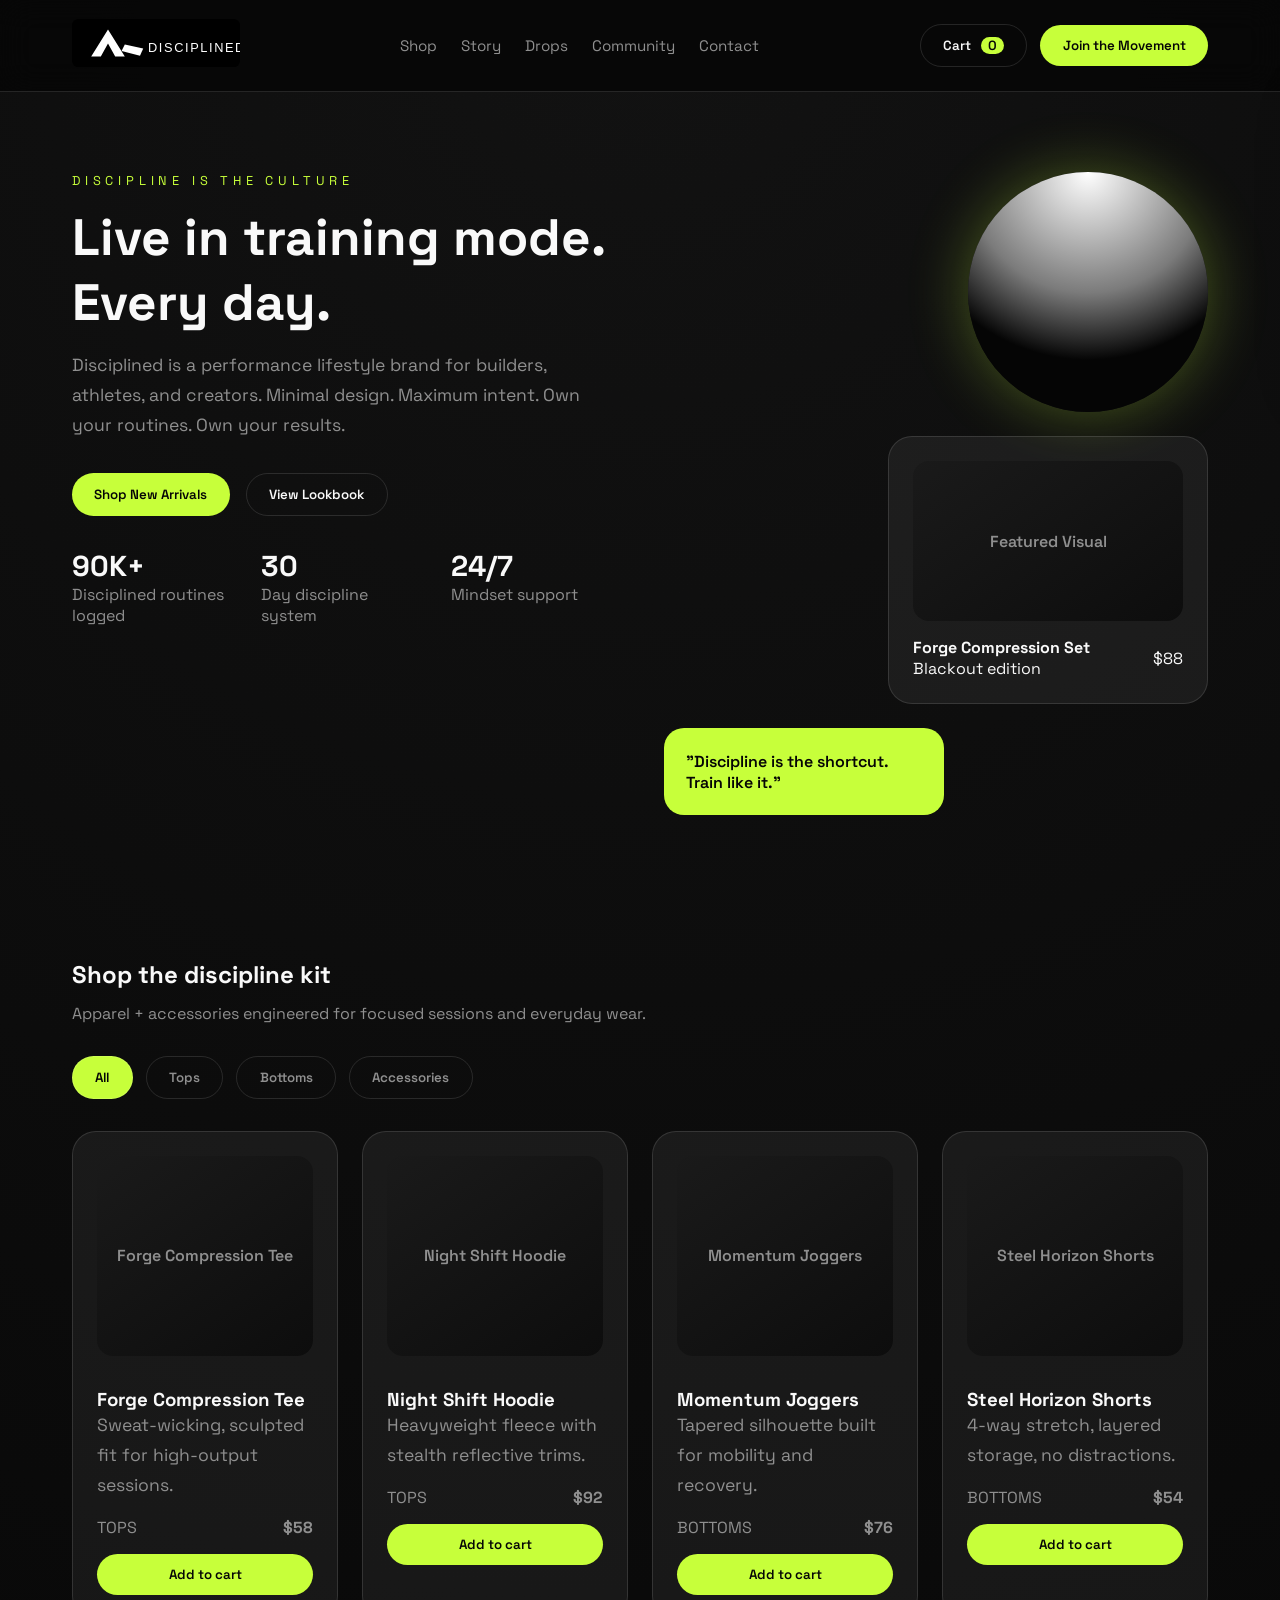
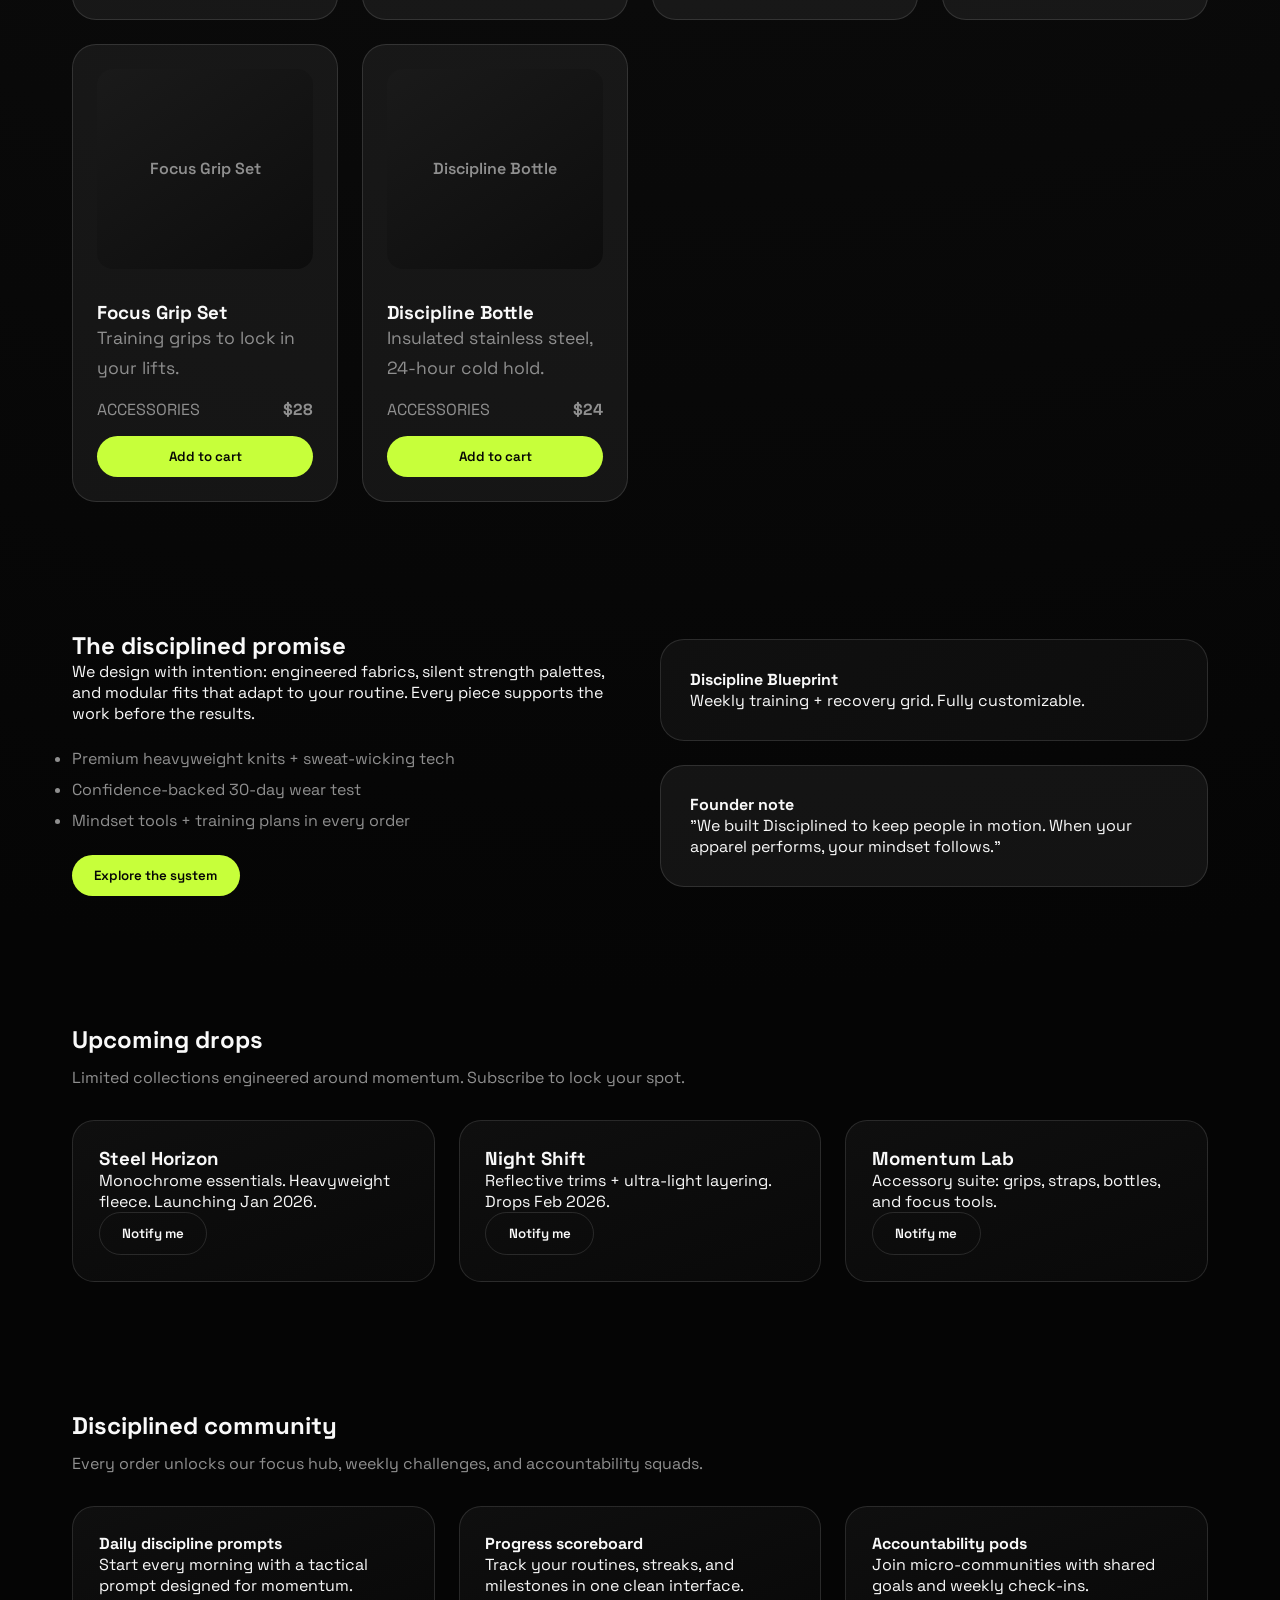
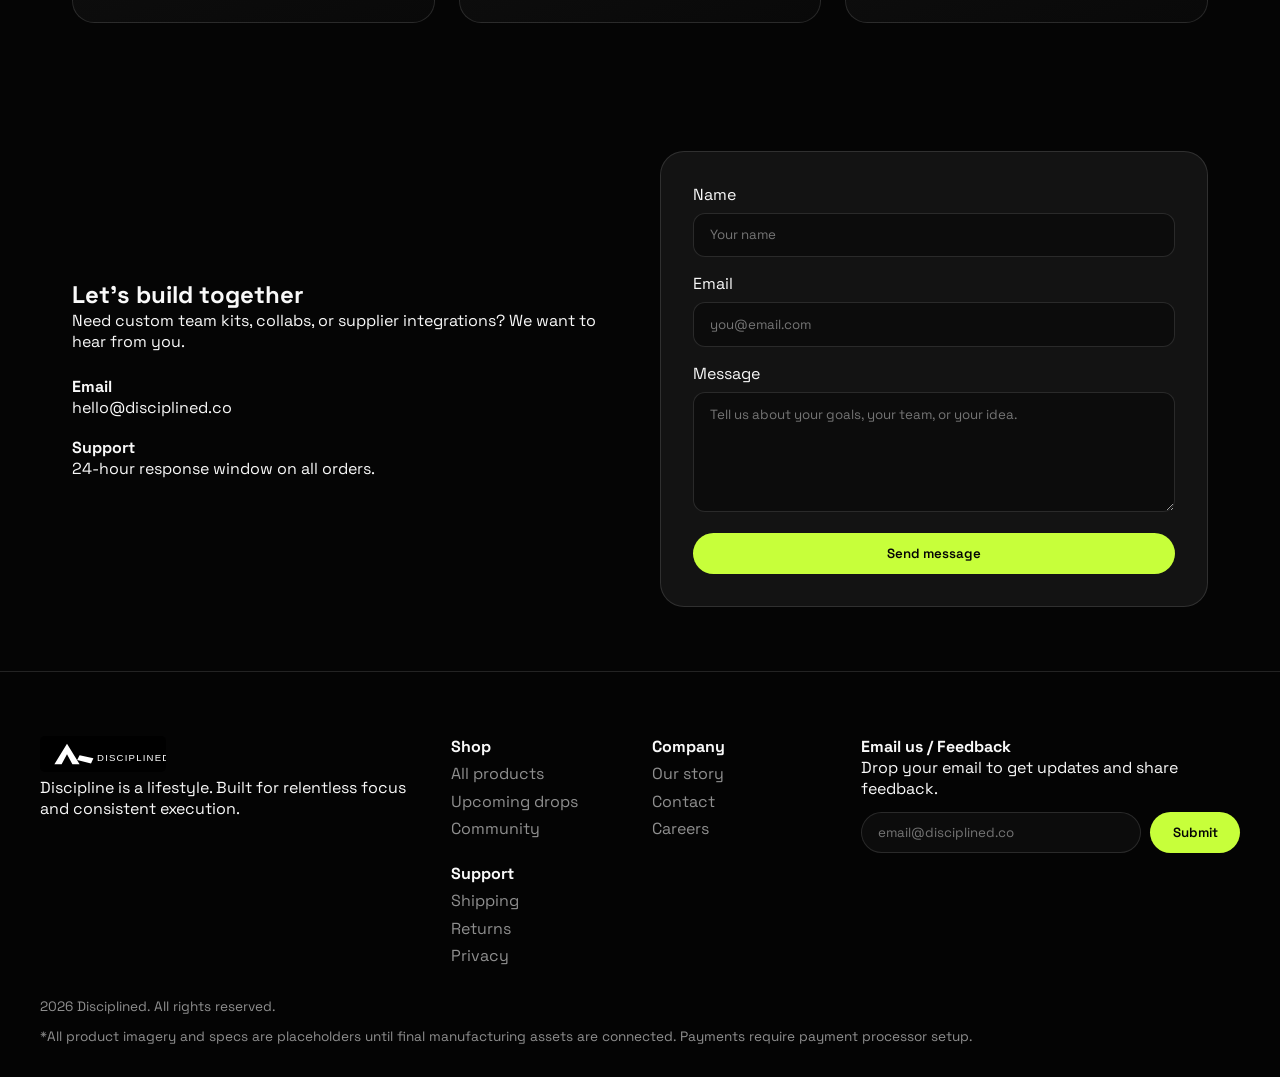
==== index.html @ 32fdd355 "Add Disciplined brand landing page" ====
<!DOCTYPE html>
<html lang="en">
<head>
  <meta charset="UTF-8" />
  <meta name="viewport" content="width=device-width, initial-scale=1.0" />
  <title>Disciplined | The Discipline Lifestyle</title>
  <meta name="description" content="Disciplined is a lifestyle brand built on focus, training, and relentless consistency. Premium gym apparel and accessories." />
  <link rel="stylesheet" href="styles.css" />
  <link rel="preconnect" href="https://fonts.googleapis.com" />
  <link rel="preconnect" href="https://fonts.gstatic.com" crossorigin />
  <link href="https://fonts.googleapis.com/css2?family=Space+Grotesk:wght@300;400;500;600;700&display=swap" rel="stylesheet" />
</head>
<body>
  <div class="noise"></div>
  <header class="site-header">
    <nav class="nav">
      <div class="logo-wrap">
        <img src="assets/logo.svg" alt="Disciplined logo" class="logo" />
      </div>
      <ul class="nav-links">
        <li><a href="#shop">Shop</a></li>
        <li><a href="#story">Story</a></li>
        <li><a href="#drops">Drops</a></li>
        <li><a href="#community">Community</a></li>
        <li><a href="#contact">Contact</a></li>
      </ul>
      <div class="nav-actions">
        <button class="ghost" id="openCart">Cart <span class="pill" id="cartCount">0</span></button>
        <button class="accent">Join the Movement</button>
      </div>
    </nav>
  </header>

  <main>
    <section class="hero">
      <div class="hero-content">
        <p class="eyebrow">DISCIPLINE IS THE CULTURE</p>
        <h1>Live in training mode. Every day.</h1>
        <p class="lead">Disciplined is a performance lifestyle brand for builders, athletes, and creators. Minimal design. Maximum intent. Own your routines. Own your results.</p>
        <div class="hero-actions">
          <button class="accent" id="heroShop">Shop New Arrivals</button>
          <button class="ghost">View Lookbook</button>
        </div>
        <div class="hero-stats">
          <div>
            <h3>90K+</h3>
            <p>Disciplined routines logged</p>
          </div>
          <div>
            <h3>30</h3>
            <p>Day discipline system</p>
          </div>
          <div>
            <h3>24/7</h3>
            <p>Mindset support</p>
          </div>
        </div>
      </div>
      <div class="hero-visual">
        <div class="orb"></div>
        <div class="product-card">
          <div class="product-image">Featured Visual</div>
          <div class="product-info">
            <div>
              <h4>Forge Compression Set</h4>
              <p>Blackout edition</p>
            </div>
            <span>$88</span>
          </div>
        </div>
        <div class="quote">
          <p>"Discipline is the shortcut. Train like it."</p>
        </div>
      </div>
    </section>

    <section id="shop" class="section">
      <div class="section-header">
        <h2>Shop the discipline kit</h2>
        <p>Apparel + accessories engineered for focused sessions and everyday wear.</p>
      </div>
      <div class="filters">
        <button class="filter active" data-filter="all">All</button>
        <button class="filter" data-filter="tops">Tops</button>
        <button class="filter" data-filter="bottoms">Bottoms</button>
        <button class="filter" data-filter="accessories">Accessories</button>
      </div>
      <div class="product-grid" id="productGrid"></div>
    </section>

    <section id="story" class="section split">
      <div>
        <h2>The disciplined promise</h2>
        <p>We design with intention: engineered fabrics, silent strength palettes, and modular fits that adapt to your routine. Every piece supports the work before the results.</p>
        <ul class="bullets">
          <li>Premium heavyweight knits + sweat-wicking tech</li>
          <li>Confidence-backed 30-day wear test</li>
          <li>Mindset tools + training plans in every order</li>
        </ul>
        <button class="accent">Explore the system</button>
      </div>
      <div class="visual-stack">
        <div class="stack-card">
          <h4>Discipline Blueprint</h4>
          <p>Weekly training + recovery grid. Fully customizable.</p>
        </div>
        <div class="stack-card glass">
          <h4>Founder note</h4>
          <p>"We built Disciplined to keep people in motion. When your apparel performs, your mindset follows."</p>
        </div>
      </div>
    </section>

    <section id="drops" class="section">
      <div class="section-header">
        <h2>Upcoming drops</h2>
        <p>Limited collections engineered around momentum. Subscribe to lock your spot.</p>
      </div>
      <div class="drops-grid">
        <div class="drop-card">
          <h3>Steel Horizon</h3>
          <p>Monochrome essentials. Heavyweight fleece. Launching Jan 2026.</p>
          <button class="ghost">Notify me</button>
        </div>
        <div class="drop-card">
          <h3>Night Shift</h3>
          <p>Reflective trims + ultra-light layering. Drops Feb 2026.</p>
          <button class="ghost">Notify me</button>
        </div>
        <div class="drop-card">
          <h3>Momentum Lab</h3>
          <p>Accessory suite: grips, straps, bottles, and focus tools.</p>
          <button class="ghost">Notify me</button>
        </div>
      </div>
    </section>

    <section id="community" class="section">
      <div class="section-header">
        <h2>Disciplined community</h2>
        <p>Every order unlocks our focus hub, weekly challenges, and accountability squads.</p>
      </div>
      <div class="community-grid">
        <div class="community-card">
          <h4>Daily discipline prompts</h4>
          <p>Start every morning with a tactical prompt designed for momentum.</p>
        </div>
        <div class="community-card">
          <h4>Progress scoreboard</h4>
          <p>Track your routines, streaks, and milestones in one clean interface.</p>
        </div>
        <div class="community-card">
          <h4>Accountability pods</h4>
          <p>Join micro-communities with shared goals and weekly check-ins.</p>
        </div>
      </div>
    </section>

    <section id="contact" class="section split contact">
      <div>
        <h2>Let’s build together</h2>
        <p>Need custom team kits, collabs, or supplier integrations? We want to hear from you.</p>
        <div class="contact-info">
          <div>
            <h4>Email</h4>
            <p>hello@disciplined.co</p>
          </div>
          <div>
            <h4>Support</h4>
            <p>24-hour response window on all orders.</p>
          </div>
        </div>
      </div>
      <form class="contact-form">
        <label>
          Name
          <input type="text" placeholder="Your name" />
        </label>
        <label>
          Email
          <input type="email" placeholder="you@email.com" />
        </label>
        <label>
          Message
          <textarea placeholder="Tell us about your goals, your team, or your idea."></textarea>
        </label>
        <button type="button" class="accent">Send message</button>
      </form>
    </section>
  </main>

  <aside class="cart" id="cartPanel">
    <div class="cart-header">
      <h3>Your Cart</h3>
      <button class="ghost" id="closeCart">Close</button>
    </div>
    <div class="cart-body" id="cartItems"></div>
    <div class="cart-footer">
      <div class="cart-summary">
        <span>Subtotal</span>
        <strong id="cartSubtotal">$0</strong>
      </div>
      <button class="accent" id="checkoutBtn">Checkout</button>
      <p class="fineprint">Payment processing powered by Stripe or bank transfer integrations. Setup required.</p>
    </div>
  </aside>

  <div class="checkout" id="checkoutModal">
    <div class="checkout-card">
      <div class="checkout-header">
        <h3>Secure Checkout</h3>
        <button class="ghost" id="closeCheckout">Close</button>
      </div>
      <div class="checkout-body">
        <p>Complete your order to receive a confirmation number and invoice email.</p>
        <label>
          Full name
          <input type="text" placeholder="Jordan Wells" />
        </label>
        <label>
          Email
          <input type="email" placeholder="jordan@discipline.com" />
        </label>
        <label>
          Shipping address
          <input type="text" placeholder="123 Focus Ave, Los Angeles" />
        </label>
        <button class="accent" id="confirmOrder">Confirm & Generate Invoice</button>
        <div class="confirmation" id="confirmation"></div>
      </div>
    </div>
  </div>

  <footer class="site-footer">
    <div class="footer-top">
      <div>
        <img src="assets/logo.svg" alt="Disciplined logo" class="logo small" />
        <p>Discipline is a lifestyle. Built for relentless focus and consistent execution.</p>
      </div>
      <div class="footer-links">
        <div>
          <h4>Shop</h4>
          <a href="#shop">All products</a>
          <a href="#drops">Upcoming drops</a>
          <a href="#community">Community</a>
        </div>
        <div>
          <h4>Company</h4>
          <a href="#story">Our story</a>
          <a href="#contact">Contact</a>
          <a href="#">Careers</a>
        </div>
        <div>
          <h4>Support</h4>
          <a href="#">Shipping</a>
          <a href="#">Returns</a>
          <a href="#">Privacy</a>
        </div>
      </div>
      <div class="newsletter">
        <h4>Email us / Feedback</h4>
        <p>Drop your email to get updates and share feedback.</p>
        <div class="newsletter-form">
          <input type="email" placeholder="email@disciplined.co" />
          <button class="accent">Submit</button>
        </div>
      </div>
    </div>
    <div class="footer-bottom">
      <p>2026 Disciplined. All rights reserved.</p>
      <p class="legal">*All product imagery and specs are placeholders until final manufacturing assets are connected. Payments require payment processor setup.</p>
    </div>
  </footer>

  <script src="app.js"></script>
</body>
</html>
---- styles.css ----
:root {
  color-scheme: dark;
  --black: #050505;
  --white: #f9f9f9;
  --gray: #8f8f8f;
  --accent: #c7ff3a;
  --glass: rgba(255, 255, 255, 0.06);
  --border: rgba(255, 255, 255, 0.12);
  --shadow: 0 20px 60px rgba(0, 0, 0, 0.4);
}

* {
  margin: 0;
  padding: 0;
  box-sizing: border-box;
  font-family: "Space Grotesk", sans-serif;
}

body {
  background: radial-gradient(circle at top, #121212, #050505 60%);
  color: var(--white);
  overflow-x: hidden;
}

a {
  color: inherit;
  text-decoration: none;
}

.noise {
  position: fixed;
  inset: 0;
  background: url("data:image/svg+xml,%3Csvg xmlns='http://www.w3.org/2000/svg' width='180' height='180' viewBox='0 0 180 180'%3E%3Cfilter id='n'%3E%3CfeTurbulence type='fractalNoise' baseFrequency='0.8' numOctaves='4' stitchTiles='stitch'/%3E%3C/filter%3E%3Crect width='180' height='180' filter='url(%23n)' opacity='0.15'/%3E%3C/svg%3E");
  opacity: 0.2;
  mix-blend-mode: soft-light;
  pointer-events: none;
  z-index: 1;
}

.site-header {
  position: sticky;
  top: 0;
  background: rgba(5, 5, 5, 0.8);
  backdrop-filter: blur(16px);
  z-index: 10;
  border-bottom: 1px solid var(--border);
}

.nav {
  max-width: 1200px;
  margin: 0 auto;
  padding: 1.2rem 2rem;
  display: flex;
  align-items: center;
  justify-content: space-between;
  gap: 2rem;
}

.logo {
  height: 48px;
}

.logo.small {
  height: 36px;
}

.nav-links {
  display: flex;
  gap: 1.5rem;
  list-style: none;
  font-size: 0.95rem;
  color: var(--gray);
}

.nav-links a:hover {
  color: var(--white);
}

.nav-actions {
  display: flex;
  align-items: center;
  gap: 0.8rem;
}

button {
  border: none;
  cursor: pointer;
  padding: 0.75rem 1.4rem;
  border-radius: 999px;
  font-weight: 600;
  transition: transform 0.2s ease, box-shadow 0.2s ease;
}

button:hover {
  transform: translateY(-2px);
  box-shadow: var(--shadow);
}

button.accent {
  background: var(--accent);
  color: #050505;
}

button.ghost {
  background: transparent;
  color: var(--white);
  border: 1px solid var(--border);
}

.pill {
  background: var(--accent);
  color: #050505;
  border-radius: 999px;
  padding: 0 0.45rem;
  margin-left: 0.4rem;
}

main {
  position: relative;
  z-index: 2;
}

.hero {
  display: grid;
  grid-template-columns: repeat(auto-fit, minmax(320px, 1fr));
  gap: 3rem;
  padding: 5rem 2rem;
  max-width: 1200px;
  margin: 0 auto;
}

.eyebrow {
  letter-spacing: 0.3rem;
  color: var(--accent);
  font-size: 0.8rem;
}

.hero h1 {
  font-size: clamp(2.8rem, 4vw, 4.5rem);
  margin: 1rem 0;
}

.lead {
  color: var(--gray);
  font-size: 1.1rem;
  line-height: 1.7;
}

.hero-actions {
  display: flex;
  gap: 1rem;
  margin: 2rem 0;
  flex-wrap: wrap;
}

.hero-stats {
  display: grid;
  grid-template-columns: repeat(auto-fit, minmax(140px, 1fr));
  gap: 1.5rem;
  margin-top: 2rem;
}

.hero-stats h3 {
  font-size: 1.8rem;
}

.hero-stats p {
  color: var(--gray);
}

.hero-visual {
  display: flex;
  flex-direction: column;
  gap: 1.5rem;
  align-items: flex-end;
}

.orb {
  width: 240px;
  height: 240px;
  border-radius: 50%;
  background: radial-gradient(circle at top, #ffffff, #7b7b7b 45%, #050505 70%);
  box-shadow: 0 0 60px rgba(199, 255, 58, 0.3);
}

.product-card {
  background: var(--glass);
  border: 1px solid var(--border);
  padding: 1.5rem;
  border-radius: 24px;
  width: 100%;
  max-width: 320px;
}

.product-image {
  height: 160px;
  border-radius: 16px;
  background: linear-gradient(145deg, #1a1a1a, #0d0d0d);
  display: flex;
  align-items: center;
  justify-content: center;
  color: var(--gray);
  font-weight: 600;
  margin-bottom: 1rem;
}

.product-info {
  display: flex;
  align-items: center;
  justify-content: space-between;
}

.quote {
  background: var(--accent);
  color: #050505;
  padding: 1.4rem;
  border-radius: 20px;
  font-weight: 600;
  max-width: 280px;
  align-self: flex-start;
}

.section {
  max-width: 1200px;
  margin: 0 auto;
  padding: 4rem 2rem;
}

.section-header {
  display: flex;
  flex-direction: column;
  gap: 0.8rem;
  margin-bottom: 2rem;
}

.section-header p {
  color: var(--gray);
}

.filters {
  display: flex;
  gap: 0.8rem;
  flex-wrap: wrap;
  margin-bottom: 2rem;
}

.filter {
  background: transparent;
  border: 1px solid var(--border);
  color: var(--gray);
}

.filter.active,
.filter:hover {
  color: #050505;
  background: var(--accent);
}

.product-grid {
  display: grid;
  grid-template-columns: repeat(auto-fit, minmax(240px, 1fr));
  gap: 1.5rem;
}

.product-tile {
  background: var(--glass);
  border: 1px solid var(--border);
  padding: 1.5rem;
  border-radius: 24px;
  display: flex;
  flex-direction: column;
  gap: 1rem;
}

.product-tile .product-image {
  height: 200px;
}

.product-meta {
  display: flex;
  align-items: center;
  justify-content: space-between;
  color: var(--gray);
}

.split {
  display: grid;
  grid-template-columns: repeat(auto-fit, minmax(280px, 1fr));
  gap: 2.5rem;
  align-items: center;
}

.bullets {
  margin: 1.5rem 0;
  color: var(--gray);
  display: grid;
  gap: 0.6rem;
}

.visual-stack {
  display: grid;
  gap: 1.5rem;
}

.stack-card {
  padding: 1.8rem;
  border-radius: 24px;
  border: 1px solid var(--border);
  background: linear-gradient(140deg, #101010, #0d0d0d);
}

.stack-card.glass {
  background: var(--glass);
}

.drops-grid,
.community-grid {
  display: grid;
  grid-template-columns: repeat(auto-fit, minmax(240px, 1fr));
  gap: 1.5rem;
}

.drop-card,
.community-card {
  border: 1px solid var(--border);
  border-radius: 22px;
  padding: 1.6rem;
  background: linear-gradient(160deg, #0f0f0f, #090909);
}

.contact-form {
  display: grid;
  gap: 1rem;
  background: var(--glass);
  padding: 2rem;
  border-radius: 24px;
  border: 1px solid var(--border);
}

.contact-form input,
.contact-form textarea,
.checkout-body input {
  width: 100%;
  margin-top: 0.5rem;
  padding: 0.8rem 1rem;
  border-radius: 12px;
  border: 1px solid var(--border);
  background: #0c0c0c;
  color: var(--white);
}

.contact-form textarea {
  min-height: 120px;
}

.contact-info {
  display: grid;
  gap: 1.2rem;
  margin-top: 1.5rem;
}

.cart {
  position: fixed;
  right: 2rem;
  top: 5rem;
  width: min(360px, 90vw);
  background: rgba(10, 10, 10, 0.95);
  border: 1px solid var(--border);
  border-radius: 24px;
  padding: 1.5rem;
  box-shadow: var(--shadow);
  transform: translateX(120%);
  transition: transform 0.3s ease;
  z-index: 20;
}

.cart.open {
  transform: translateX(0);
}

.cart-body {
  margin: 1rem 0;
  display: grid;
  gap: 1rem;
  max-height: 260px;
  overflow-y: auto;
}

.cart-item {
  display: flex;
  justify-content: space-between;
  align-items: center;
  gap: 1rem;
  border-bottom: 1px solid var(--border);
  padding-bottom: 0.8rem;
}

.cart-item span {
  color: var(--gray);
}

.cart-footer {
  display: grid;
  gap: 1rem;
}

.cart-summary {
  display: flex;
  justify-content: space-between;
}

.fineprint {
  font-size: 0.75rem;
  color: var(--gray);
}

.checkout {
  position: fixed;
  inset: 0;
  background: rgba(0, 0, 0, 0.8);
  display: none;
  align-items: center;
  justify-content: center;
  z-index: 30;
}

.checkout.open {
  display: flex;
}

.checkout-card {
  background: #0b0b0b;
  border-radius: 24px;
  border: 1px solid var(--border);
  padding: 2rem;
  width: min(520px, 90vw);
  box-shadow: var(--shadow);
}

.checkout-header {
  display: flex;
  justify-content: space-between;
  align-items: center;
}

.checkout-body {
  display: grid;
  gap: 1rem;
  margin-top: 1rem;
}

.confirmation {
  margin-top: 1rem;
  padding: 1rem;
  border-radius: 16px;
  background: rgba(199, 255, 58, 0.1);
  border: 1px solid rgba(199, 255, 58, 0.4);
  display: none;
}

.confirmation.show {
  display: block;
}

.site-footer {
  padding: 4rem 2rem 2rem;
  border-top: 1px solid var(--border);
  background: #040404;
}

.footer-top {
  max-width: 1200px;
  margin: 0 auto;
  display: grid;
  gap: 2rem;
  grid-template-columns: repeat(auto-fit, minmax(220px, 1fr));
}

.footer-links {
  display: grid;
  grid-template-columns: repeat(auto-fit, minmax(140px, 1fr));
  gap: 1.5rem;
}

.footer-links a {
  color: var(--gray);
  display: block;
  margin-top: 0.4rem;
}

.newsletter-form {
  display: flex;
  gap: 0.6rem;
  margin-top: 0.8rem;
}

.newsletter-form input {
  flex: 1;
  padding: 0.7rem 1rem;
  border-radius: 999px;
  border: 1px solid var(--border);
  background: #0c0c0c;
  color: var(--white);
}

.footer-bottom {
  max-width: 1200px;
  margin: 2rem auto 0;
  display: flex;
  flex-direction: column;
  gap: 0.8rem;
  color: var(--gray);
  font-size: 0.85rem;
}

@media (max-width: 900px) {
  .nav-links {
    display: none;
  }

  .nav {
    flex-wrap: wrap;
  }
}
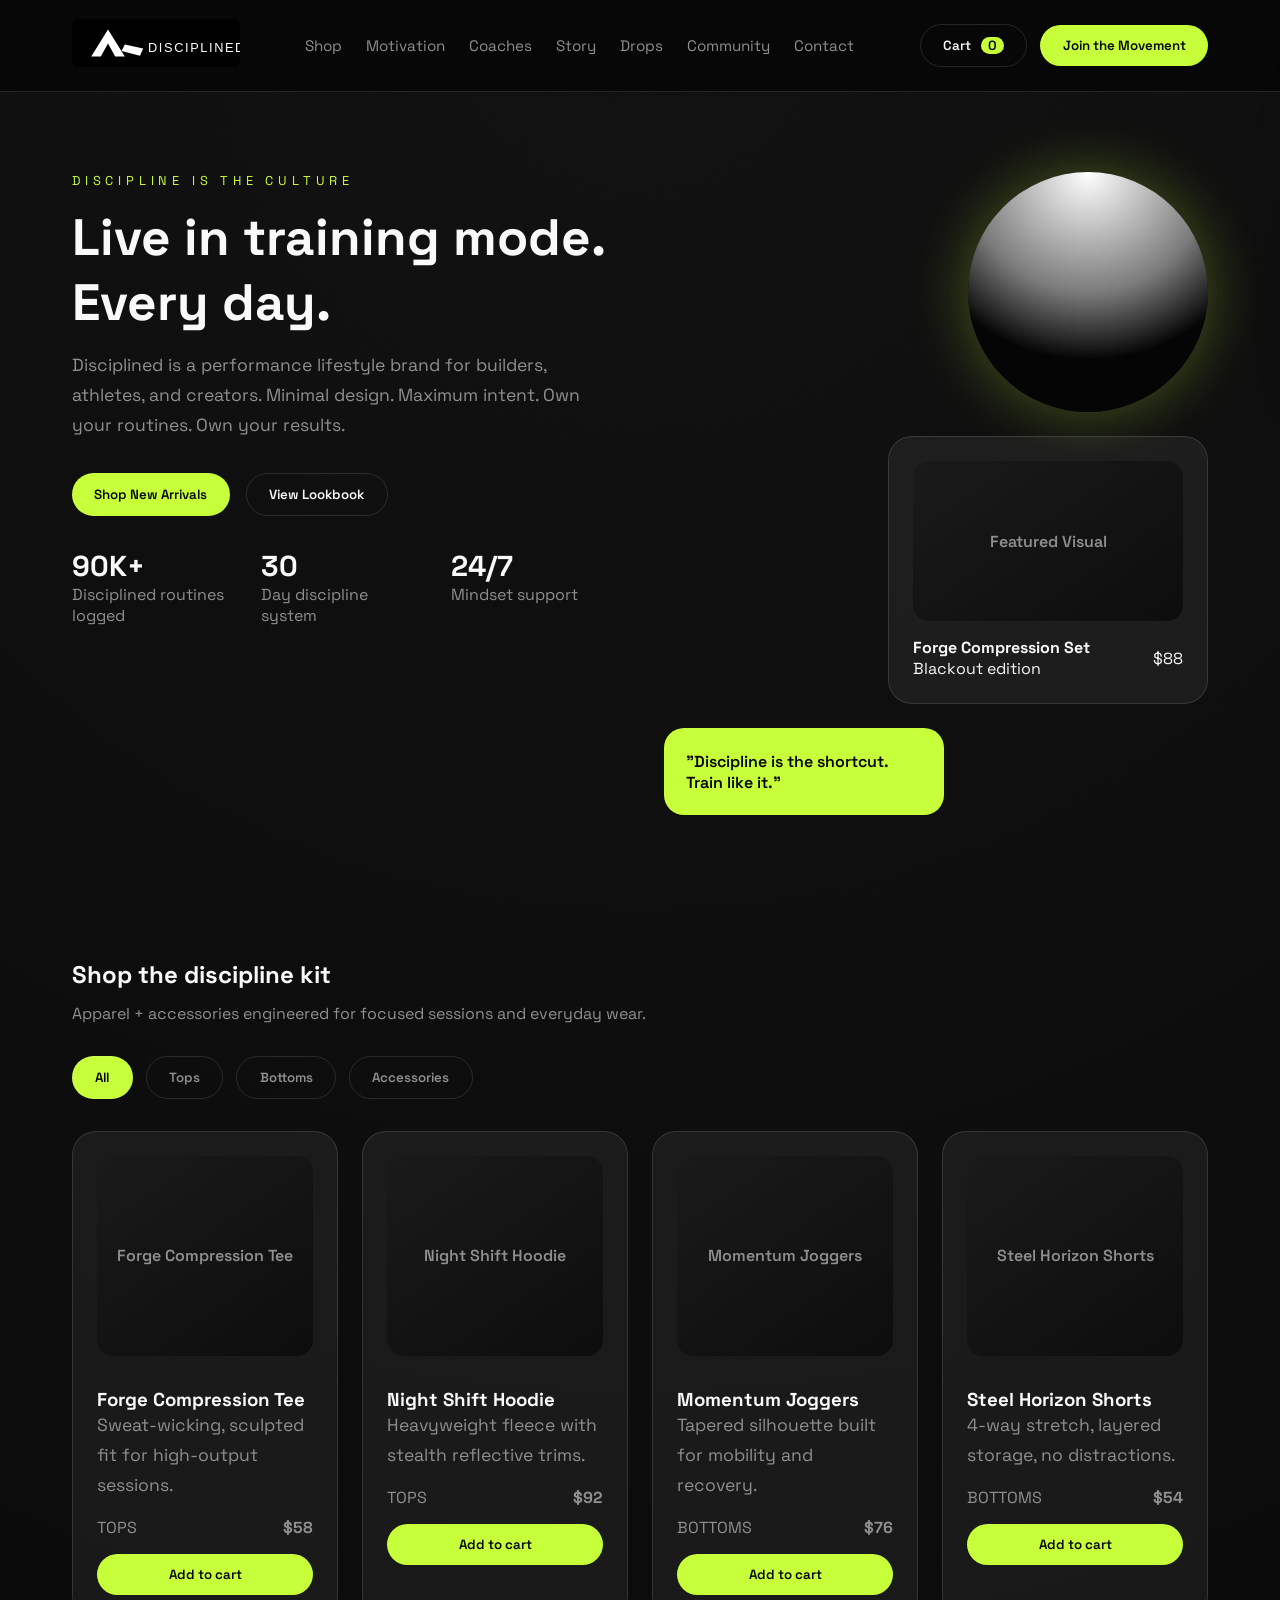
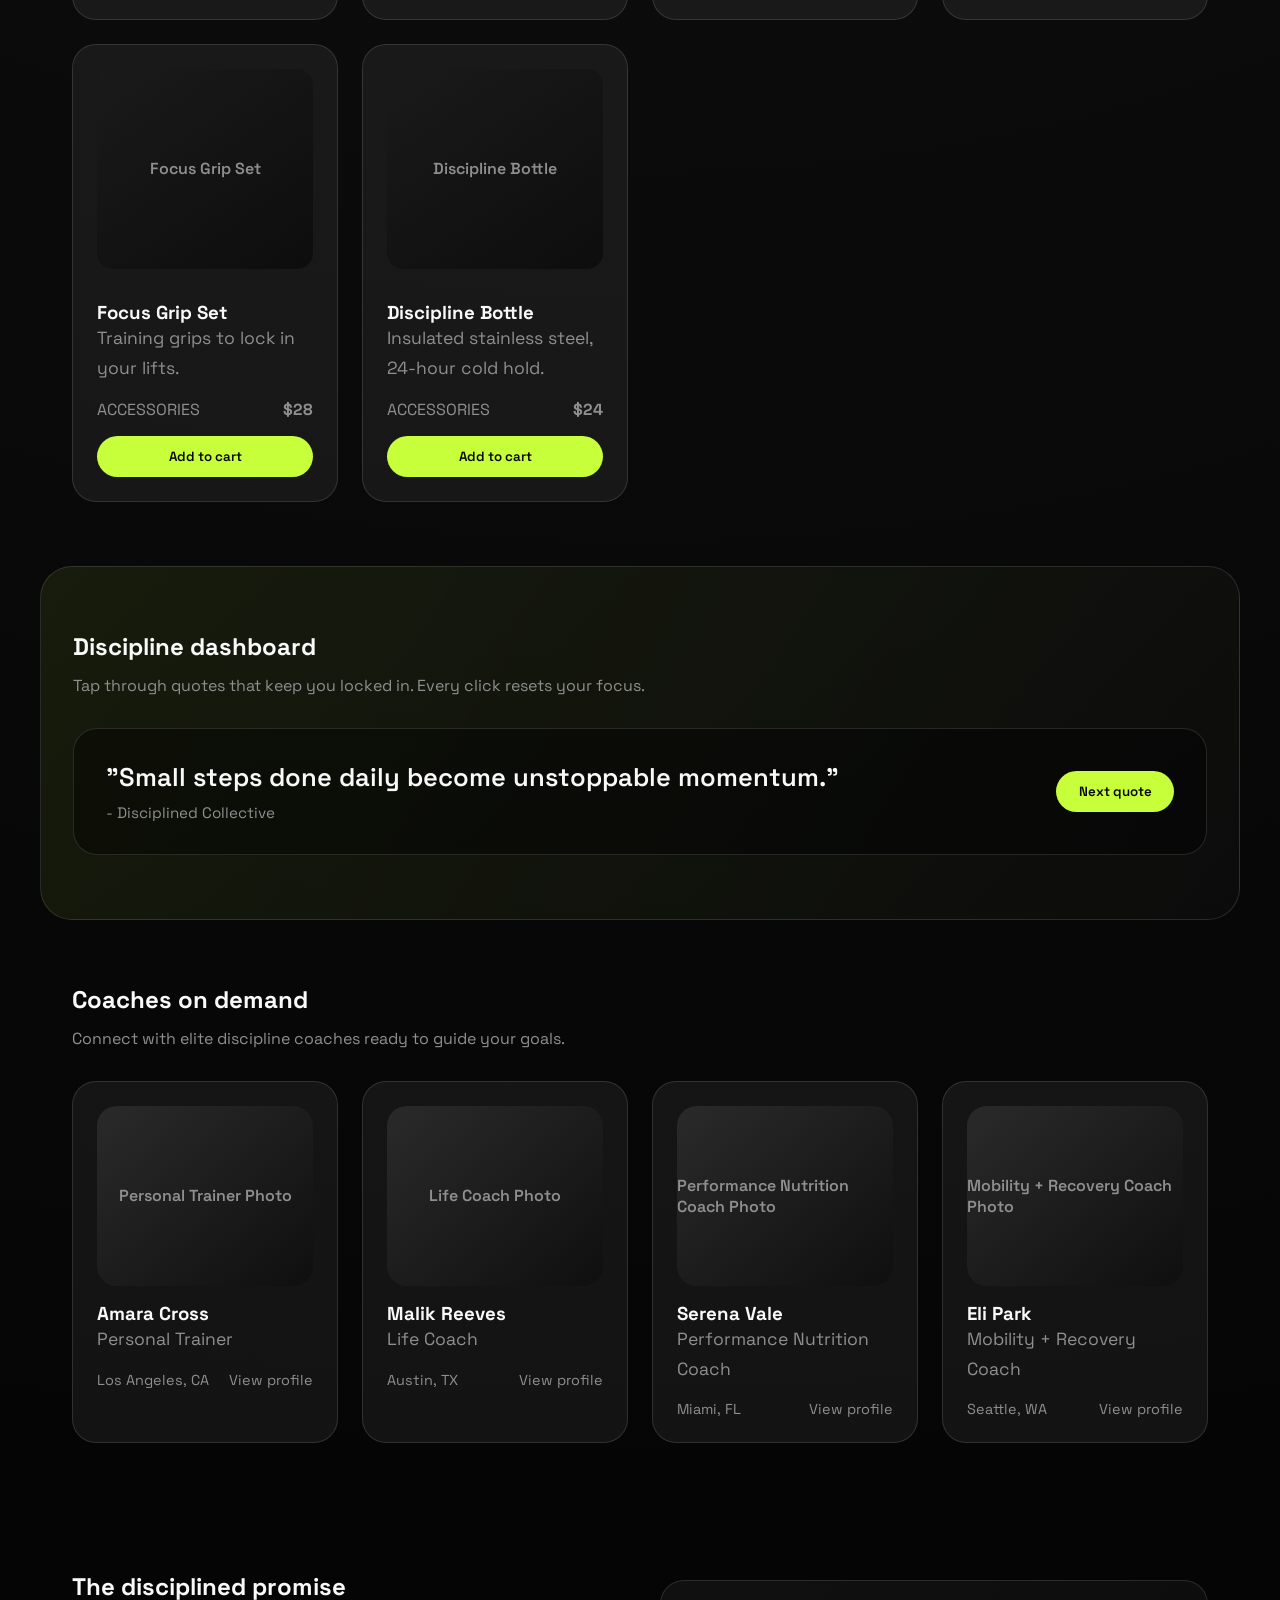
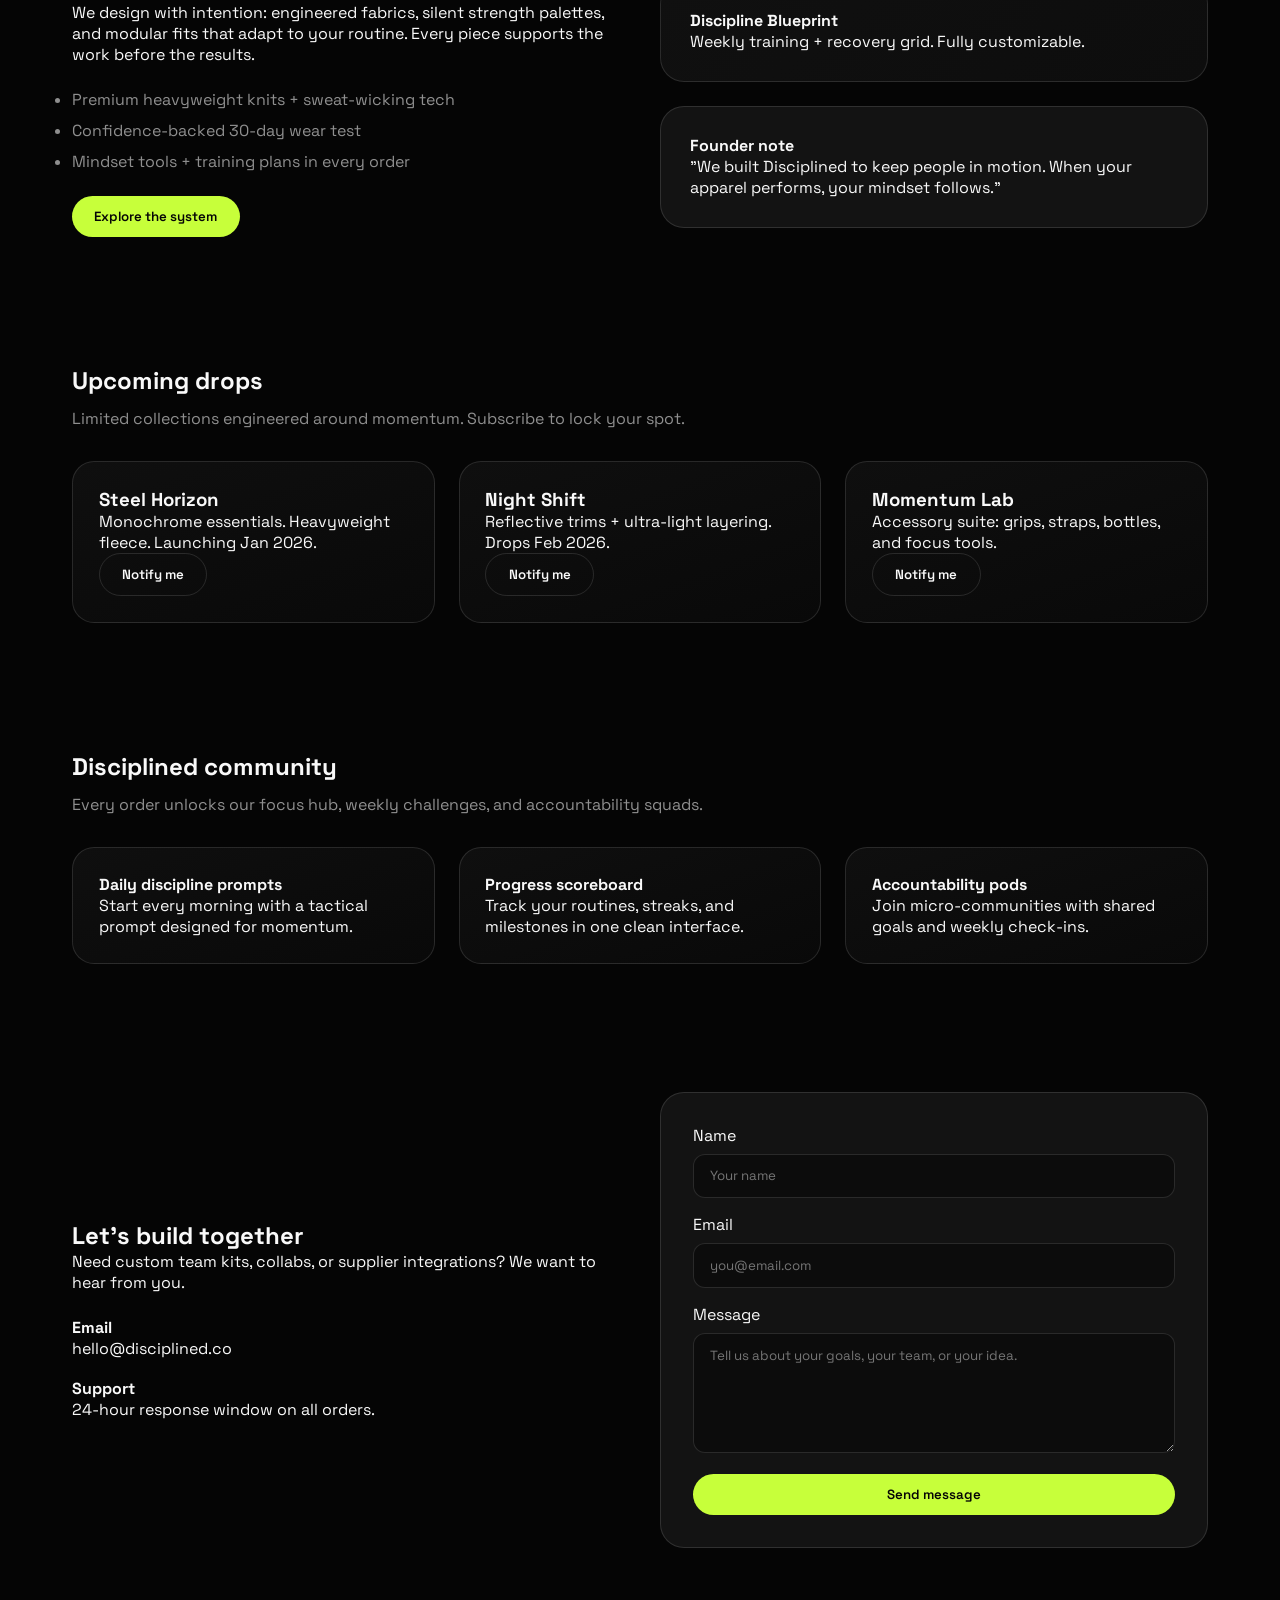
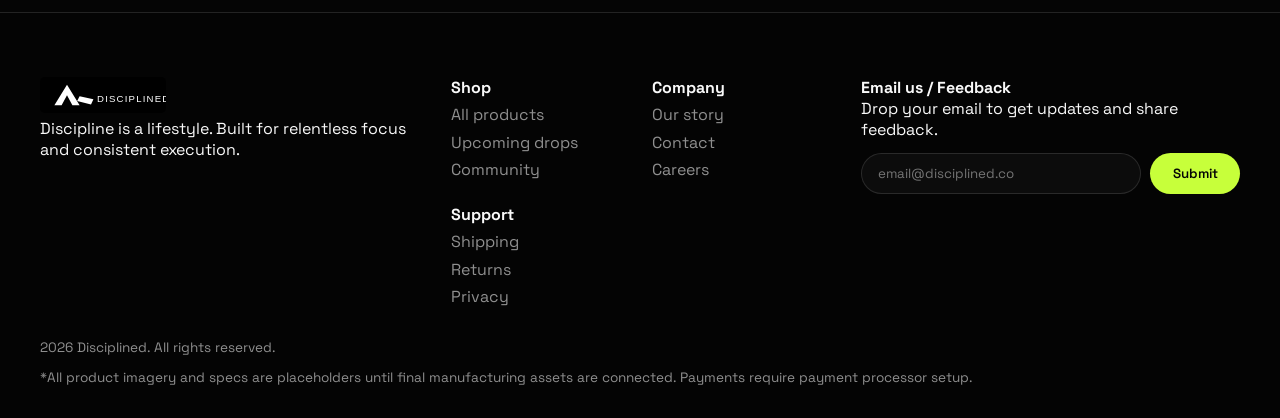
==== commit 38ba252b: "Add motivational quotes and coaches section" ====
--- a/index.html
+++ b/index.html
@@ -19,6 +19,8 @@
       </div>
       <ul class="nav-links">
         <li><a href="#shop">Shop</a></li>
+        <li><a href="#motivation">Motivation</a></li>
+        <li><a href="#coaches">Coaches</a></li>
         <li><a href="#story">Story</a></li>
         <li><a href="#drops">Drops</a></li>
         <li><a href="#community">Community</a></li>
@@ -88,6 +90,28 @@
       <div class="product-grid" id="productGrid"></div>
     </section>
 
+    <section id="motivation" class="section motivation">
+      <div class="section-header">
+        <h2>Discipline dashboard</h2>
+        <p>Tap through quotes that keep you locked in. Every click resets your focus.</p>
+      </div>
+      <div class="quote-panel">
+        <div class="quote-content" id="quoteContent">
+          <p class="quote-text">"Small steps done daily become unstoppable momentum."</p>
+          <span class="quote-author">- Disciplined Collective</span>
+        </div>
+        <button class="accent" id="nextQuote">Next quote</button>
+      </div>
+    </section>
+
+    <section id="coaches" class="section">
+      <div class="section-header">
+        <h2>Coaches on demand</h2>
+        <p>Connect with elite discipline coaches ready to guide your goals.</p>
+      </div>
+      <div class="coach-grid" id="coachGrid"></div>
+    </section>
+
     <section id="story" class="section split">
       <div>
         <h2>The disciplined promise</h2>
@@ -231,6 +255,16 @@
     </div>
   </div>
 
+  <div class="coach-modal" id="coachModal">
+    <div class="coach-modal-card">
+      <div class="checkout-header">
+        <h3>Coach profile</h3>
+        <button class="ghost" id="closeCoach">Close</button>
+      </div>
+      <div class="coach-modal-body" id="coachModalBody"></div>
+    </div>
+  </div>
+
   <footer class="site-footer">
     <div class="footer-top">
       <div>
--- a/styles.css
+++ b/styles.css
@@ -283,6 +283,121 @@
   color: var(--gray);
 }
 
+.motivation {
+  background: linear-gradient(120deg, rgba(199, 255, 58, 0.08), rgba(255, 255, 255, 0.02));
+  border-radius: 32px;
+  border: 1px solid var(--border);
+}
+
+.quote-panel {
+  display: flex;
+  align-items: center;
+  justify-content: space-between;
+  gap: 2rem;
+  background: rgba(0, 0, 0, 0.4);
+  padding: 2rem;
+  border-radius: 24px;
+  border: 1px solid var(--border);
+}
+
+.quote-content {
+  display: flex;
+  flex-direction: column;
+  gap: 0.6rem;
+}
+
+.quote-text {
+  font-size: 1.6rem;
+  font-weight: 600;
+}
+
+.quote-author {
+  color: var(--gray);
+  font-size: 0.95rem;
+}
+
+.coach-grid {
+  display: grid;
+  grid-template-columns: repeat(auto-fit, minmax(260px, 1fr));
+  gap: 1.5rem;
+}
+
+.coach-card {
+  background: var(--glass);
+  border: 1px solid var(--border);
+  padding: 1.5rem;
+  border-radius: 24px;
+  display: flex;
+  flex-direction: column;
+  gap: 1rem;
+  cursor: pointer;
+  transition: transform 0.2s ease, box-shadow 0.2s ease;
+}
+
+.coach-card:hover {
+  transform: translateY(-4px);
+  box-shadow: var(--shadow);
+}
+
+.coach-avatar {
+  height: 180px;
+  border-radius: 20px;
+  background: linear-gradient(140deg, #2a2a2a, #0f0f0f);
+  display: flex;
+  align-items: center;
+  justify-content: center;
+  color: var(--gray);
+  font-weight: 600;
+}
+
+.coach-meta {
+  display: flex;
+  justify-content: space-between;
+  color: var(--gray);
+  font-size: 0.9rem;
+}
+
+.coach-modal {
+  position: fixed;
+  inset: 0;
+  background: rgba(0, 0, 0, 0.8);
+  display: none;
+  align-items: center;
+  justify-content: center;
+  z-index: 35;
+}
+
+.coach-modal.open {
+  display: flex;
+}
+
+.coach-modal-card {
+  background: #0b0b0b;
+  border-radius: 24px;
+  border: 1px solid var(--border);
+  padding: 2rem;
+  width: min(680px, 92vw);
+  box-shadow: var(--shadow);
+  max-height: 85vh;
+  overflow-y: auto;
+}
+
+.coach-modal-body {
+  display: grid;
+  gap: 1.5rem;
+  margin-top: 1.5rem;
+}
+
+.coach-modal-body h4 {
+  font-size: 1.6rem;
+}
+
+.coach-detail {
+  display: grid;
+  gap: 0.6rem;
+  color: var(--gray);
+}
+
 .split {
   display: grid;
   grid-template-columns: repeat(auto-fit, minmax(280px, 1fr));
@@ -521,4 +636,9 @@
   .nav {
     flex-wrap: wrap;
   }
-}
+
+  .quote-panel {
+    flex-direction: column;
+    align-items: flex-start;
+  }
+}
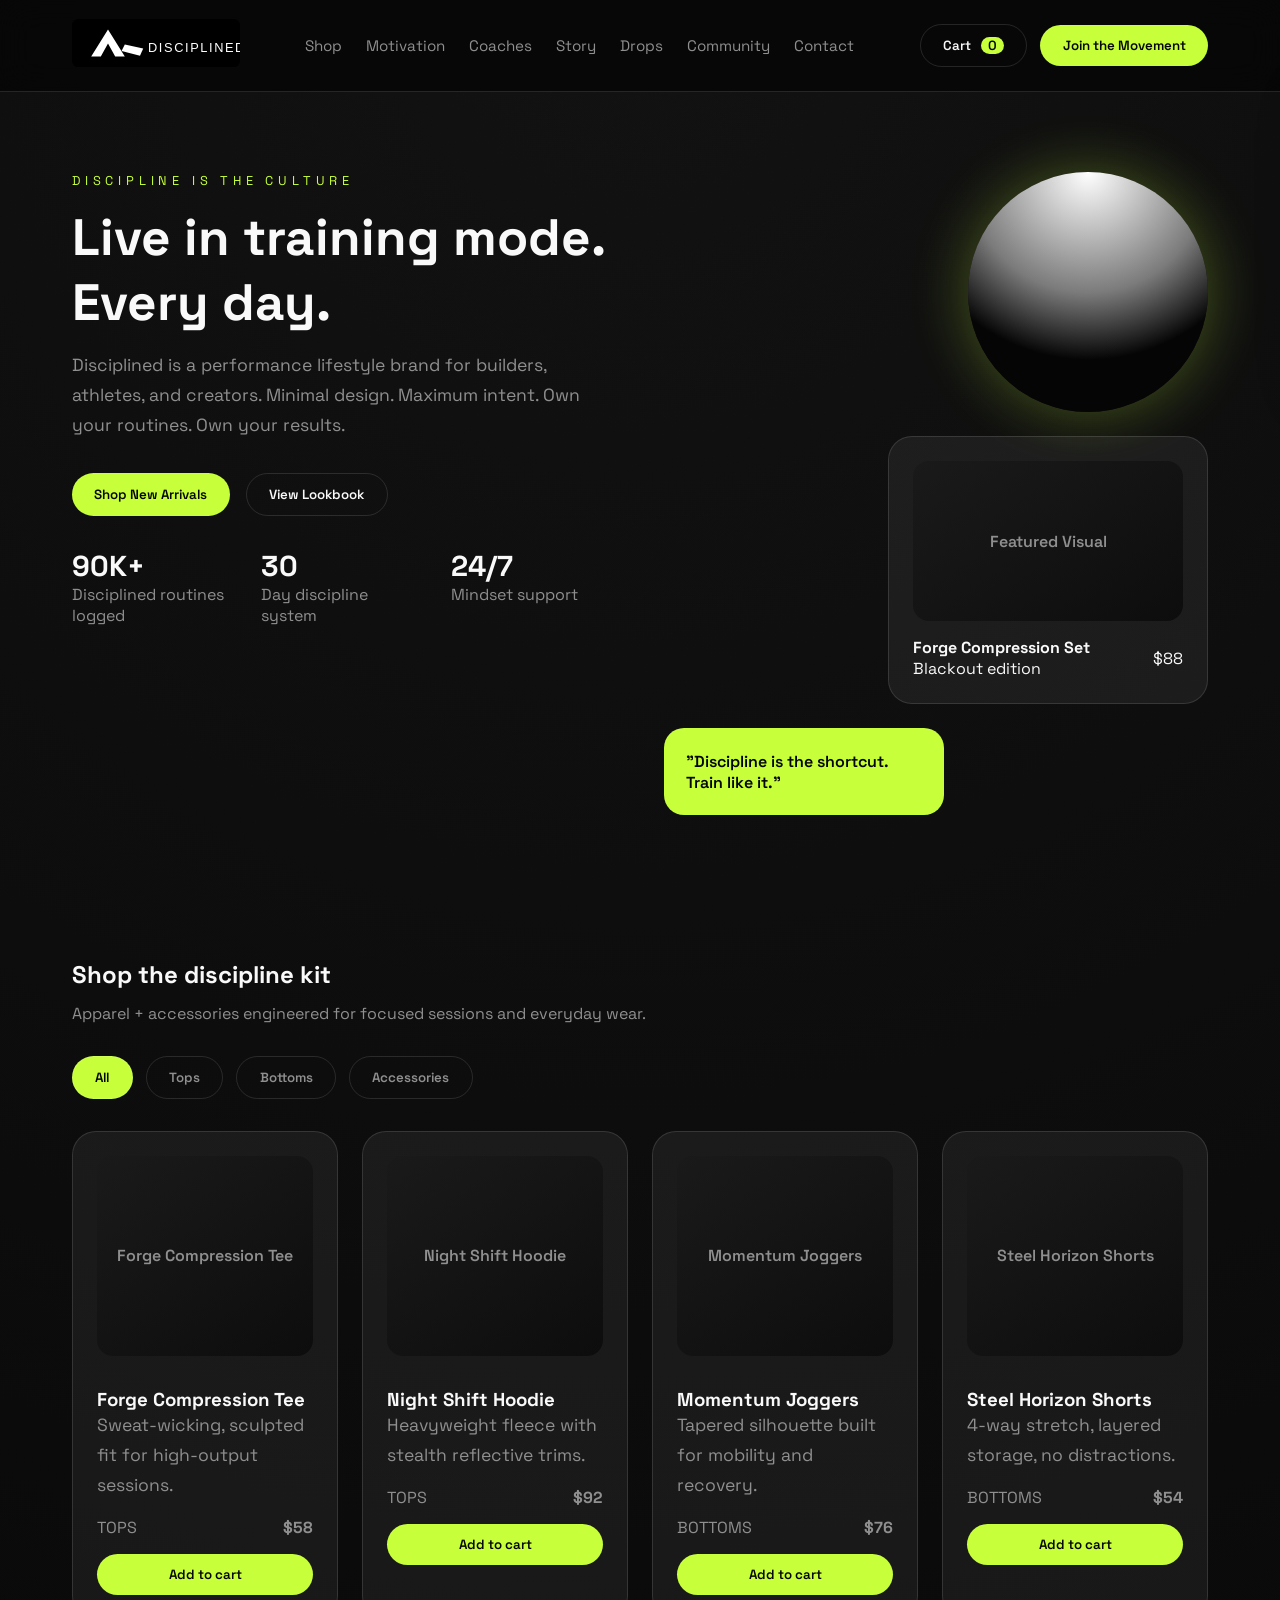
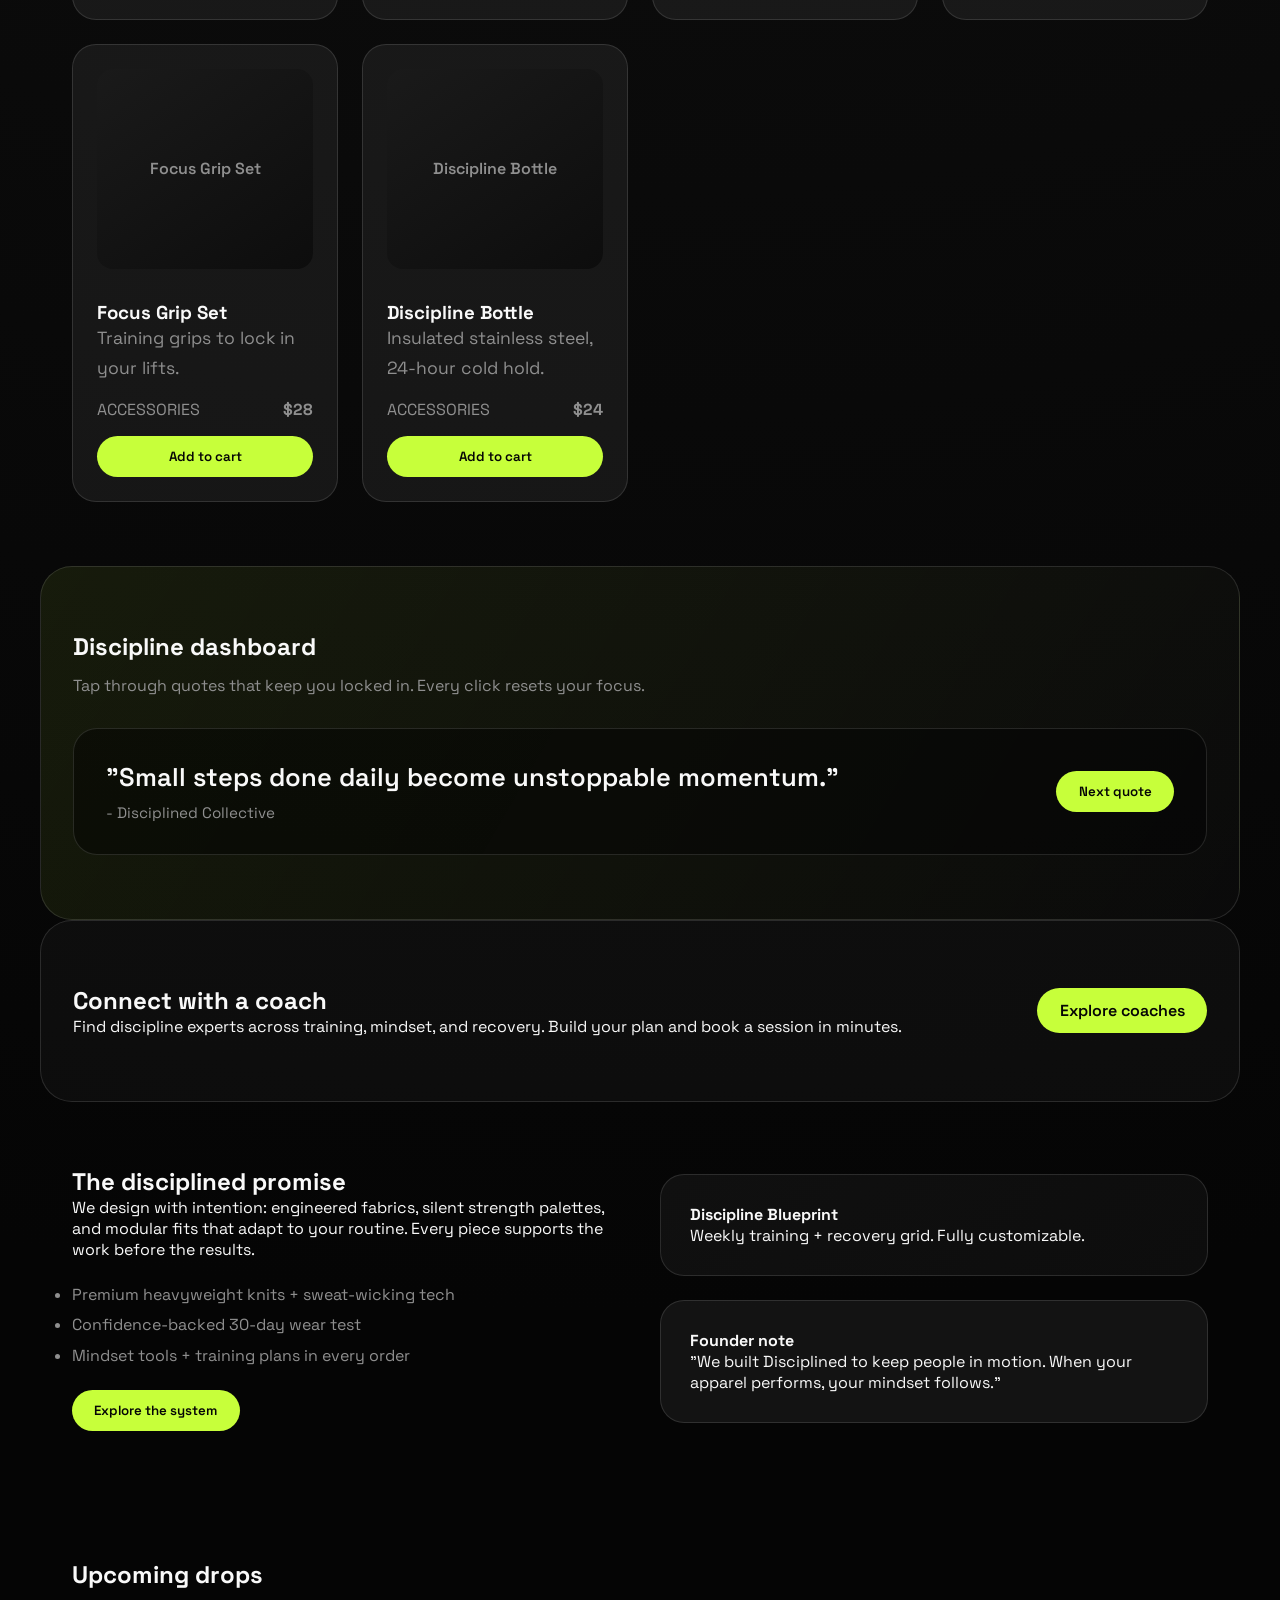
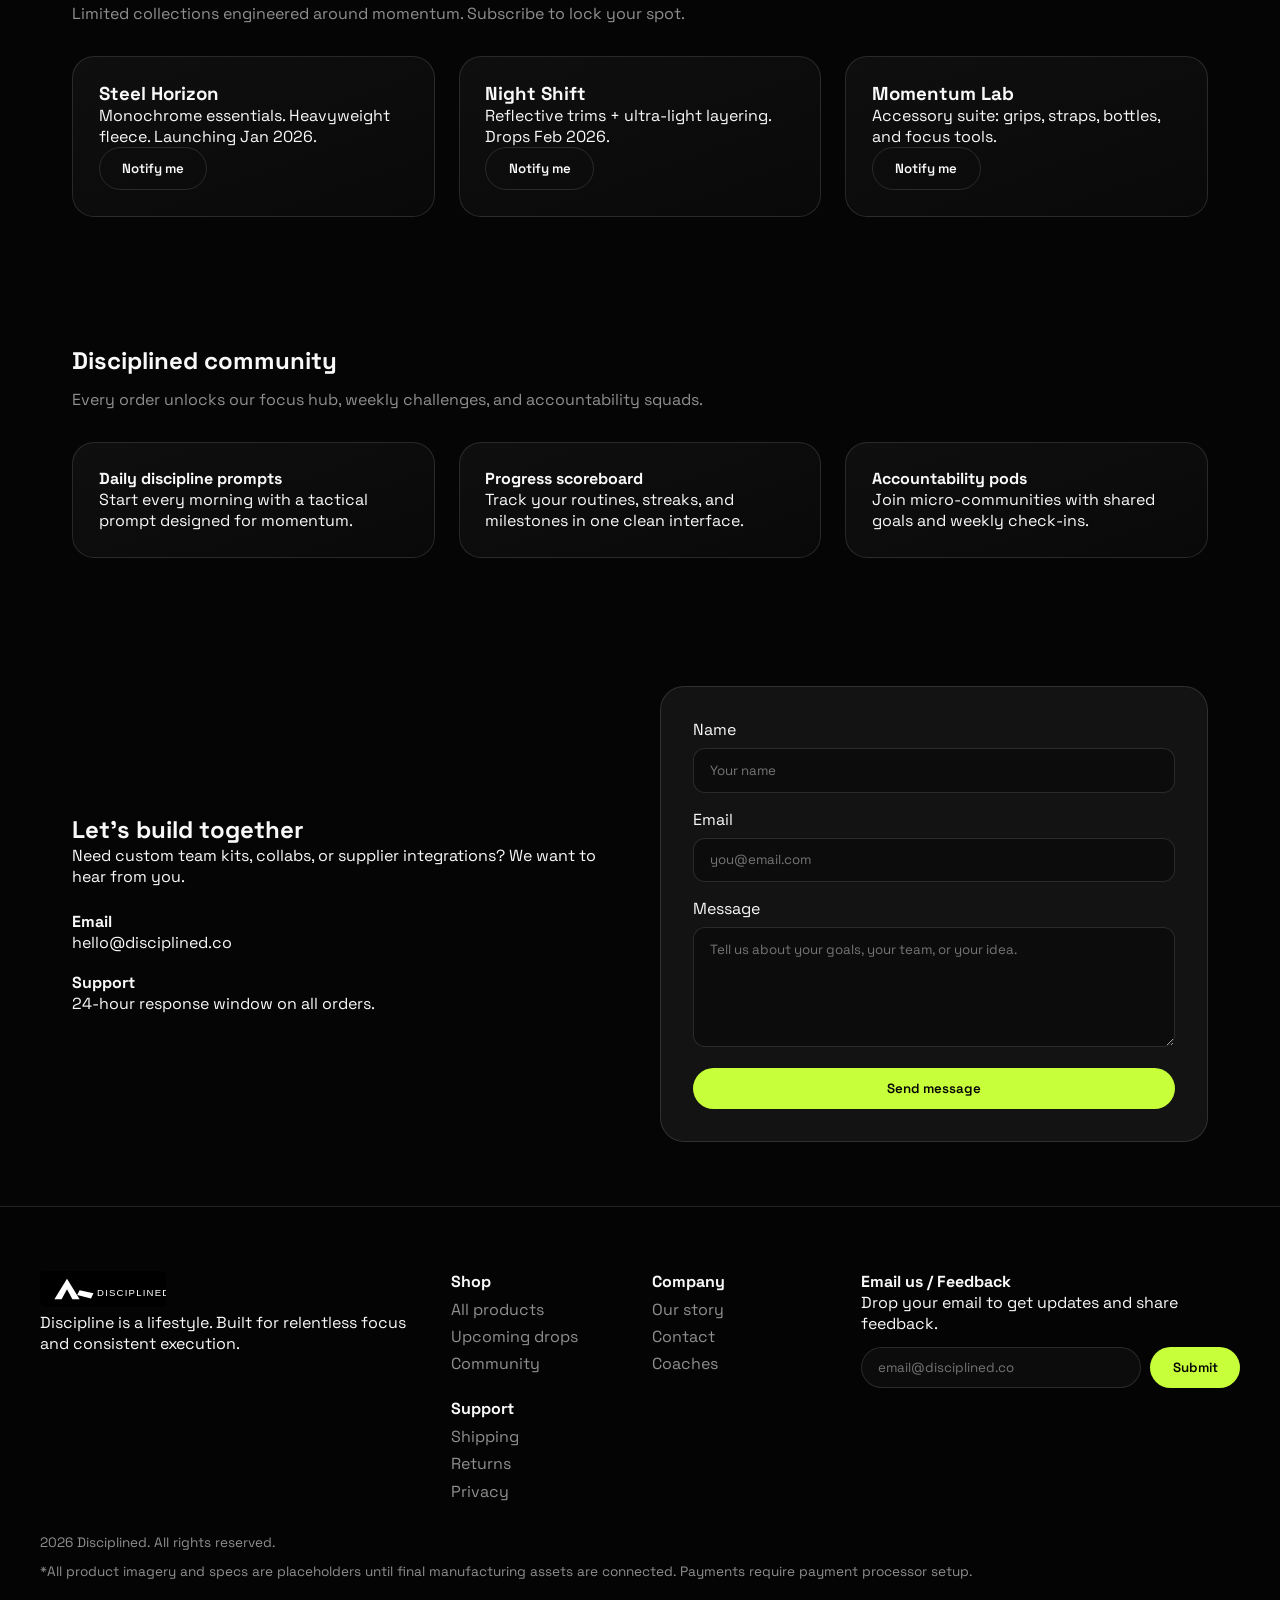
==== commit 50e0ef0c: "Add dedicated coaches booking page" ====
--- a/index.html
+++ b/index.html
@@ -20,7 +20,7 @@
       <ul class="nav-links">
         <li><a href="#shop">Shop</a></li>
         <li><a href="#motivation">Motivation</a></li>
-        <li><a href="#coaches">Coaches</a></li>
+        <li><a href="coaches.html">Coaches</a></li>
         <li><a href="#story">Story</a></li>
         <li><a href="#drops">Drops</a></li>
         <li><a href="#community">Community</a></li>
@@ -104,12 +104,12 @@
       </div>
     </section>
 
-    <section id="coaches" class="section">
-      <div class="section-header">
-        <h2>Coaches on demand</h2>
-        <p>Connect with elite discipline coaches ready to guide your goals.</p>
-      </div>
-      <div class="coach-grid" id="coachGrid"></div>
+    <section class="section coaches-cta">
+      <div>
+        <h2>Connect with a coach</h2>
+        <p>Find discipline experts across training, mindset, and recovery. Build your plan and book a session in minutes.</p>
+      </div>
+      <a class="accent" href="coaches.html">Explore coaches</a>
     </section>
 
     <section id="story" class="section split">
@@ -255,16 +255,6 @@
     </div>
   </div>
 
-  <div class="coach-modal" id="coachModal">
-    <div class="coach-modal-card">
-      <div class="checkout-header">
-        <h3>Coach profile</h3>
-        <button class="ghost" id="closeCoach">Close</button>
-      </div>
-      <div class="coach-modal-body" id="coachModalBody"></div>
-    </div>
-  </div>
-
   <footer class="site-footer">
     <div class="footer-top">
       <div>
@@ -282,7 +272,7 @@
           <h4>Company</h4>
           <a href="#story">Our story</a>
           <a href="#contact">Contact</a>
-          <a href="#">Careers</a>
+          <a href="coaches.html">Coaches</a>
         </div>
         <div>
           <h4>Support</h4>
--- a/styles.css
+++ b/styles.css
@@ -82,7 +82,8 @@
   gap: 0.8rem;
 }
 
-button {
+button,
+.accent {
   border: none;
   cursor: pointer;
   padding: 0.75rem 1.4rem;
@@ -91,12 +92,14 @@
   transition: transform 0.2s ease, box-shadow 0.2s ease;
 }
 
-button:hover {
+button:hover,
+.accent:hover {
   transform: translateY(-2px);
   box-shadow: var(--shadow);
 }
 
-button.accent {
+button.accent,
+.accent {
   background: var(--accent);
   color: #050505;
 }
@@ -316,6 +319,39 @@
   font-size: 0.95rem;
 }
 
+.coaches-cta {
+  display: flex;
+  align-items: center;
+  justify-content: space-between;
+  gap: 2rem;
+  background: rgba(255, 255, 255, 0.03);
+  border-radius: 32px;
+  border: 1px solid var(--border);
+}
+
+.coaches-hero {
+  display: grid;
+  grid-template-columns: repeat(auto-fit, minmax(280px, 1fr));
+  gap: 2rem;
+  align-items: start;
+}
+
+.coach-hero-card {
+  background: var(--glass);
+  border: 1px solid var(--border);
+  border-radius: 24px;
+  padding: 2rem;
+  display: grid;
+  gap: 1rem;
+}
+
+.coach-hero-card ol {
+  color: var(--gray);
+  display: grid;
+  gap: 0.5rem;
+  padding-left: 1.2rem;
+}
+
 .coach-grid {
   display: grid;
   grid-template-columns: repeat(auto-fit, minmax(260px, 1fr));
@@ -357,7 +393,8 @@
   font-size: 0.9rem;
 }
 
-.coach-modal {
+.coach-modal,
+.booking-modal {
   position: fixed;
   inset: 0;
   background: rgba(0, 0, 0, 0.8);
@@ -367,7 +404,8 @@
   z-index: 35;
 }
 
-.coach-modal.open {
+.coach-modal.open,
+.booking-modal.open {
   display: flex;
 }
 
@@ -376,7 +414,7 @@
   border-radius: 24px;
   border: 1px solid var(--border);
   padding: 2rem;
-  width: min(680px, 92vw);
+  width: min(720px, 92vw);
   box-shadow: var(--shadow);
   max-height: 85vh;
   overflow-y: auto;
@@ -396,6 +434,82 @@
   display: grid;
   gap: 0.6rem;
   color: var(--gray);
+}
+
+.booking-body {
+  display: grid;
+  gap: 1.5rem;
+  margin-top: 1rem;
+}
+
+.calendar-grid {
+  display: grid;
+  grid-template-columns: repeat(auto-fit, minmax(160px, 1fr));
+  gap: 1rem;
+}
+
+.calendar-day {
+  border: 1px solid var(--border);
+  border-radius: 18px;
+  padding: 1rem;
+  background: rgba(255, 255, 255, 0.02);
+  display: grid;
+  gap: 0.6rem;
+}
+
+.calendar-day h5 {
+  font-size: 1rem;
+}
+
+.calendar-day p {
+  color: var(--gray);
+}
+
+.calendar-time {
+  background: transparent;
+  color: var(--white);
+  border: 1px solid var(--border);
+  padding: 0.5rem 0.8rem;
+  border-radius: 999px;
+  font-size: 0.85rem;
+  margin-top: 0.3rem;
+}
+
+.calendar-time.selected {
+  background: var(--accent);
+  color: #050505;
+}
+
+.booking-field {
+  display: grid;
+  gap: 0.5rem;
+  color: var(--gray);
+}
+
+.booking-field input,
+.booking-field textarea {
+  width: 100%;
+  padding: 0.8rem 1rem;
+  border-radius: 12px;
+  border: 1px solid var(--border);
+  background: #0c0c0c;
+  color: var(--white);
+}
+
+.booking-field textarea {
+  min-height: 100px;
+}
+
+.payment-options {
+  display: grid;
+  gap: 0.5rem;
+  color: var(--gray);
+}
+
+.payment-option {
+  display: flex;
+  align-items: center;
+  gap: 0.6rem;
 }
 
 .split {
@@ -641,4 +755,9 @@
     flex-direction: column;
     align-items: flex-start;
   }
-}
+
+  .coaches-cta {
+    flex-direction: column;
+    align-items: flex-start;
+  }
+}
